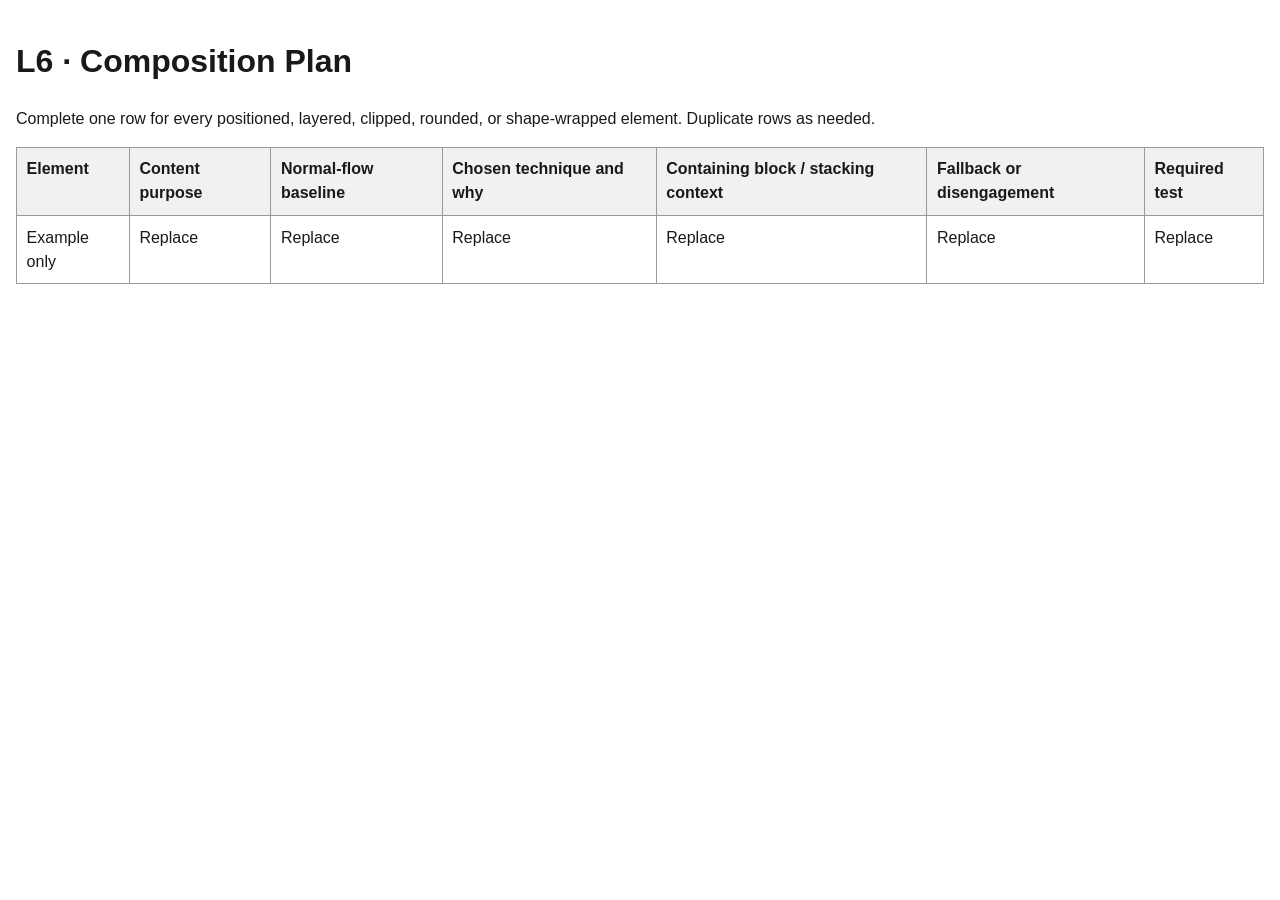
==== composition-plan.html @ fa22c4ea "Add layered feature story starter" ====
<!doctype html>
<html lang="en">
    <head>
        <meta charset="utf-8">
        <meta name="viewport" content="width=device-width,initial-scale=1">
        <title>Composition Plan</title>
        <style>
            body{
                font-family:Arial,sans-serif;
                line-height:1.5;
                max-width:90rem;
                margin:auto;
                padding:1rem;
                color:#191919;
                }
            table{
                width:100%;
                border-collapse:collapse;
                }
            th,td{
                padding:.6rem;
                border:1px solid #999;
                text-align:left;
                vertical-align:top;
                }
            th{
                background:#f1f1f1;
                }
        </style>
        </head>
        <body>
            <h1>L6 · Composition Plan</h1>
            <p>Complete one row for every positioned, layered, clipped, rounded, or shape-wrapped element. Duplicate rows as needed.</p>
            <table>
                <thead>
                    <tr>
                        <th>Element</th>
                        <th>Content purpose</th>
                        <th>Normal-flow baseline</th>
                        <th>Chosen technique and why</th>
                        <th>Containing block / stacking context</th>
                        <th>Fallback or disengagement</th>
                        <th>Required test</th>
                    </tr>
                </thead>
                <tbody>
                    <tr>
                        <td>Example only</td>
                        <td>Replace</td>
                        <td>Replace</td>
                        <td>Replace</td>
                        <td>Replace</td>
                        <td>Replace</td>
                        <td>Replace</td>
                    </tr>
                </tbody>
            </table>
        </body>
        </html>
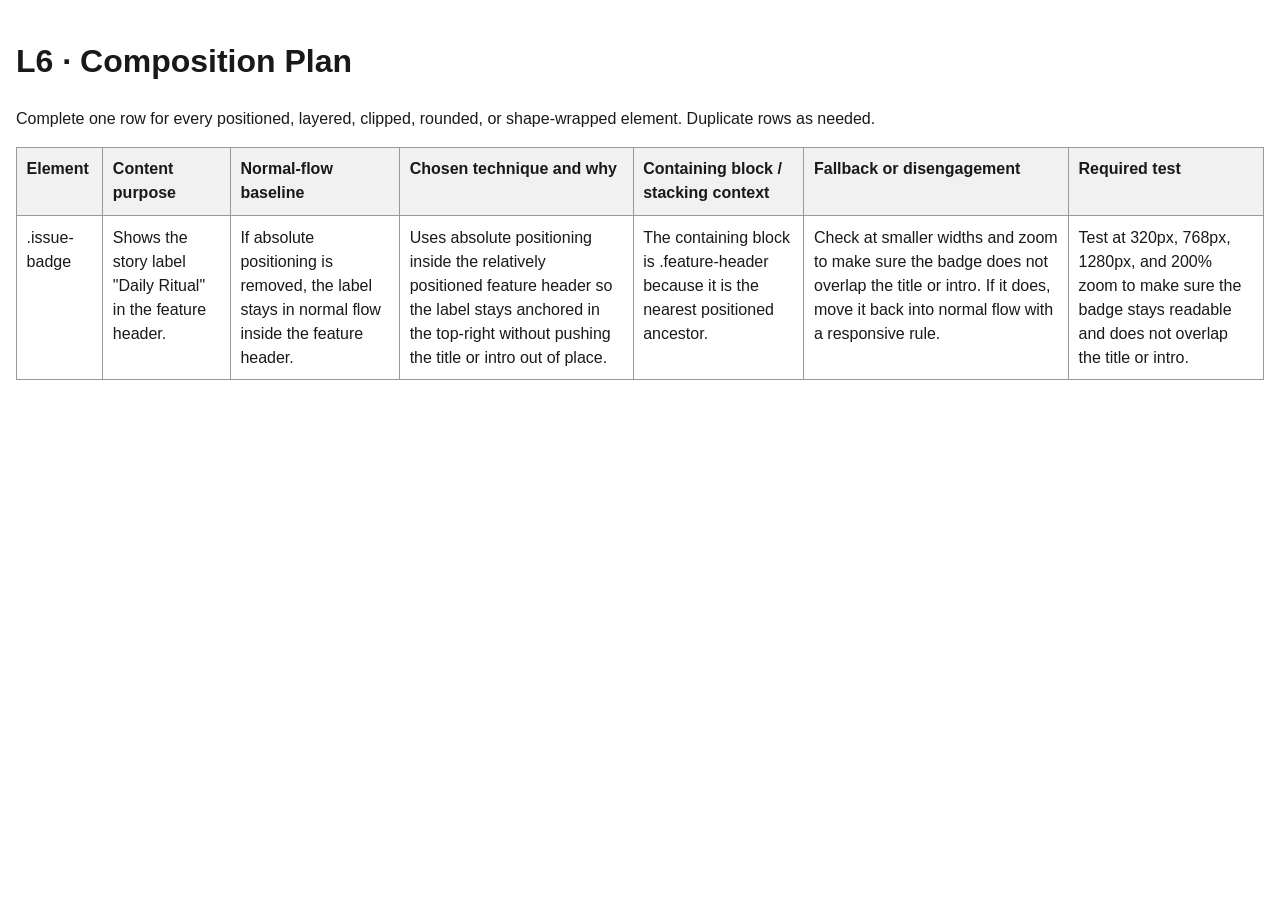
==== commit 808530aa: "Document issue badge composition plan" ====
--- a/composition-plan.html
+++ b/composition-plan.html
@@ -45,13 +45,13 @@
                 </thead>
                 <tbody>
                     <tr>
-                        <td>Example only</td>
-                        <td>Replace</td>
-                        <td>Replace</td>
-                        <td>Replace</td>
-                        <td>Replace</td>
-                        <td>Replace</td>
-                        <td>Replace</td>
+                        <td>.issue-badge</td>
+                        <td>Shows the story label "Daily Ritual" in the feature header.</td>
+                        <td>If absolute positioning is removed, the label stays in normal flow inside the feature header.</td>
+                        <td>Uses absolute positioning inside the relatively positioned feature header so the label stays anchored in the top-right without pushing the title or intro out of place.</td>
+                        <td>The containing block is .feature-header because it is the nearest positioned ancestor.</td>
+                        <td>Check at smaller widths and zoom to make sure the badge does not overlap the title or intro. If it does, move it back into normal flow with a responsive rule.</td>
+                        <td>Test at 320px, 768px, 1280px, and 200% zoom to make sure the badge stays readable and does not overlap the title or intro.</td>
                     </tr>
                 </tbody>
             </table>
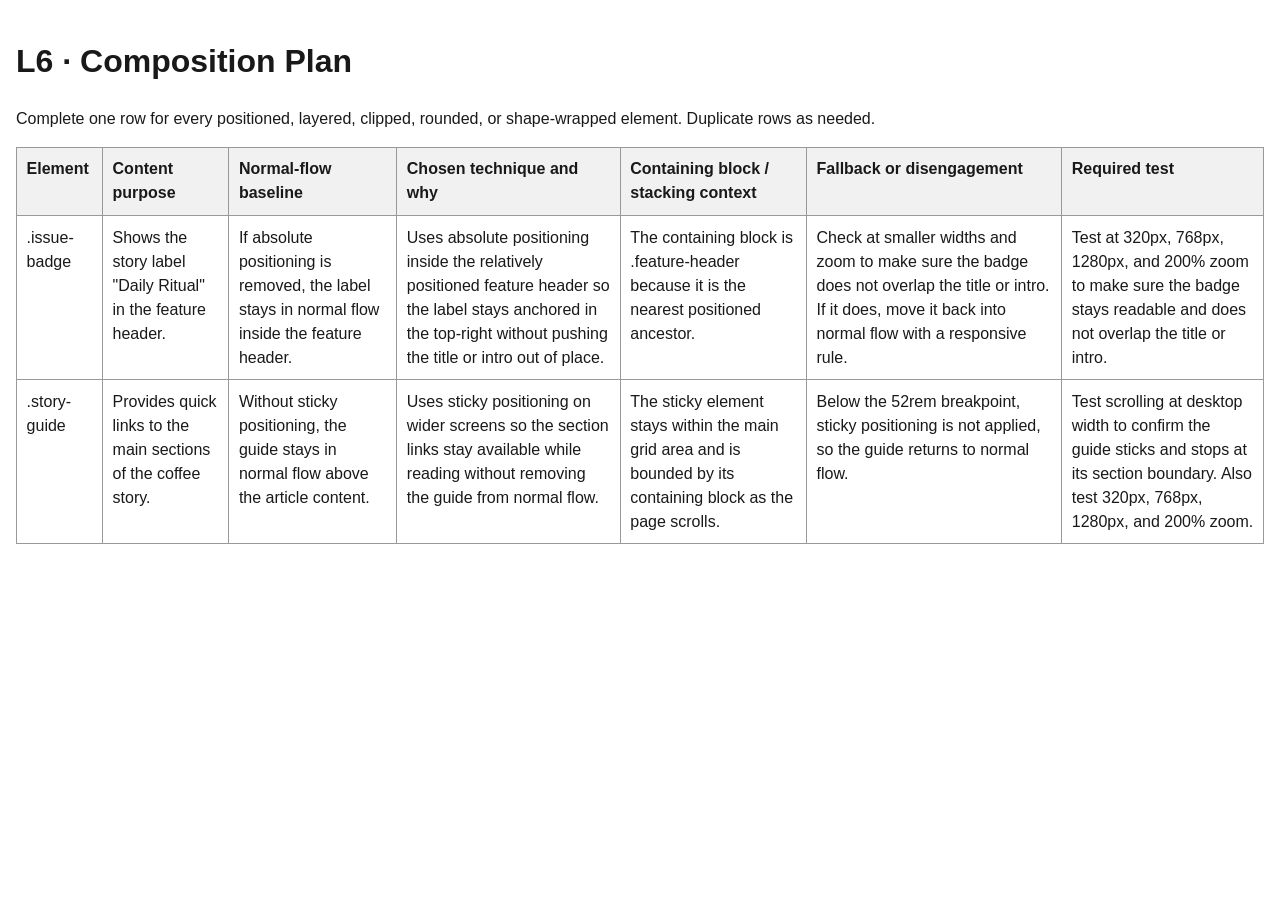
==== commit c6d9e2bb: "Document sticky story guide plan" ====
--- a/composition-plan.html
+++ b/composition-plan.html
@@ -1,59 +1,83 @@
 <!doctype html>
 <html lang="en">
-    <head>
-        <meta charset="utf-8">
-        <meta name="viewport" content="width=device-width,initial-scale=1">
-        <title>Composition Plan</title>
-        <style>
-            body{
-                font-family:Arial,sans-serif;
-                line-height:1.5;
-                max-width:90rem;
-                margin:auto;
-                padding:1rem;
-                color:#191919;
-                }
-            table{
-                width:100%;
-                border-collapse:collapse;
-                }
-            th,td{
-                padding:.6rem;
-                border:1px solid #999;
-                text-align:left;
-                vertical-align:top;
-                }
-            th{
-                background:#f1f1f1;
-                }
-        </style>
-        </head>
-        <body>
-            <h1>L6 · Composition Plan</h1>
-            <p>Complete one row for every positioned, layered, clipped, rounded, or shape-wrapped element. Duplicate rows as needed.</p>
-            <table>
-                <thead>
-                    <tr>
-                        <th>Element</th>
-                        <th>Content purpose</th>
-                        <th>Normal-flow baseline</th>
-                        <th>Chosen technique and why</th>
-                        <th>Containing block / stacking context</th>
-                        <th>Fallback or disengagement</th>
-                        <th>Required test</th>
-                    </tr>
-                </thead>
-                <tbody>
-                    <tr>
-                        <td>.issue-badge</td>
-                        <td>Shows the story label "Daily Ritual" in the feature header.</td>
-                        <td>If absolute positioning is removed, the label stays in normal flow inside the feature header.</td>
-                        <td>Uses absolute positioning inside the relatively positioned feature header so the label stays anchored in the top-right without pushing the title or intro out of place.</td>
-                        <td>The containing block is .feature-header because it is the nearest positioned ancestor.</td>
-                        <td>Check at smaller widths and zoom to make sure the badge does not overlap the title or intro. If it does, move it back into normal flow with a responsive rule.</td>
-                        <td>Test at 320px, 768px, 1280px, and 200% zoom to make sure the badge stays readable and does not overlap the title or intro.</td>
-                    </tr>
-                </tbody>
-            </table>
-        </body>
-        </html>
+
+<head>
+    <meta charset="utf-8">
+    <meta name="viewport" content="width=device-width,initial-scale=1">
+    <title>Composition Plan</title>
+    <style>
+        body {
+            font-family: Arial, sans-serif;
+            line-height: 1.5;
+            max-width: 90rem;
+            margin: auto;
+            padding: 1rem;
+            color: #191919;
+        }
+
+        table {
+            width: 100%;
+            border-collapse: collapse;
+        }
+
+        th,
+        td {
+            padding: .6rem;
+            border: 1px solid #999;
+            text-align: left;
+            vertical-align: top;
+        }
+
+        th {
+            background: #f1f1f1;
+        }
+    </style>
+</head>
+
+<body>
+    <h1>L6 · Composition Plan</h1>
+    <p>Complete one row for every positioned, layered, clipped, rounded, or shape-wrapped element. Duplicate rows as
+        needed.</p>
+    <table>
+        <thead>
+            <tr>
+                <th>Element</th>
+                <th>Content purpose</th>
+                <th>Normal-flow baseline</th>
+                <th>Chosen technique and why</th>
+                <th>Containing block / stacking context</th>
+                <th>Fallback or disengagement</th>
+                <th>Required test</th>
+            </tr>
+        </thead>
+        <tbody>
+            <tr>
+                <td>.issue-badge</td>
+                <td>Shows the story label "Daily Ritual" in the feature header.</td>
+                <td>If absolute positioning is removed, the label stays in normal flow inside the feature header.</td>
+                <td>Uses absolute positioning inside the relatively positioned feature header so the label stays
+                    anchored in the top-right without pushing the title or intro out of place.</td>
+                <td>The containing block is .feature-header because it is the nearest positioned ancestor.</td>
+                <td>Check at smaller widths and zoom to make sure the badge does not overlap the title or intro. If it
+                    does, move it back into normal flow with a responsive rule.</td>
+                <td>Test at 320px, 768px, 1280px, and 200% zoom to make sure the badge stays readable and does not
+                    overlap the title or intro.</td>
+            </tr>
+            <tr>
+                <td>.story-guide</td>
+                <td>Provides quick links to the main sections of the coffee story.</td>
+                <td>Without sticky positioning, the guide stays in normal flow above the article content.</td>
+                <td>Uses sticky positioning on wider screens so the section links stay available while reading without
+                    removing the guide from normal flow.</td>
+                <td>The sticky element stays within the main grid area and is bounded by its containing block as the
+                    page scrolls.</td>
+                <td>Below the 52rem breakpoint, sticky positioning is not applied, so the guide returns to normal flow.
+                </td>
+                <td>Test scrolling at desktop width to confirm the guide sticks and stops at its section boundary. Also
+                    test 320px, 768px, 1280px, and 200% zoom.</td>
+            </tr>
+        </tbody>
+    </table>
+</body>
+
+</html>
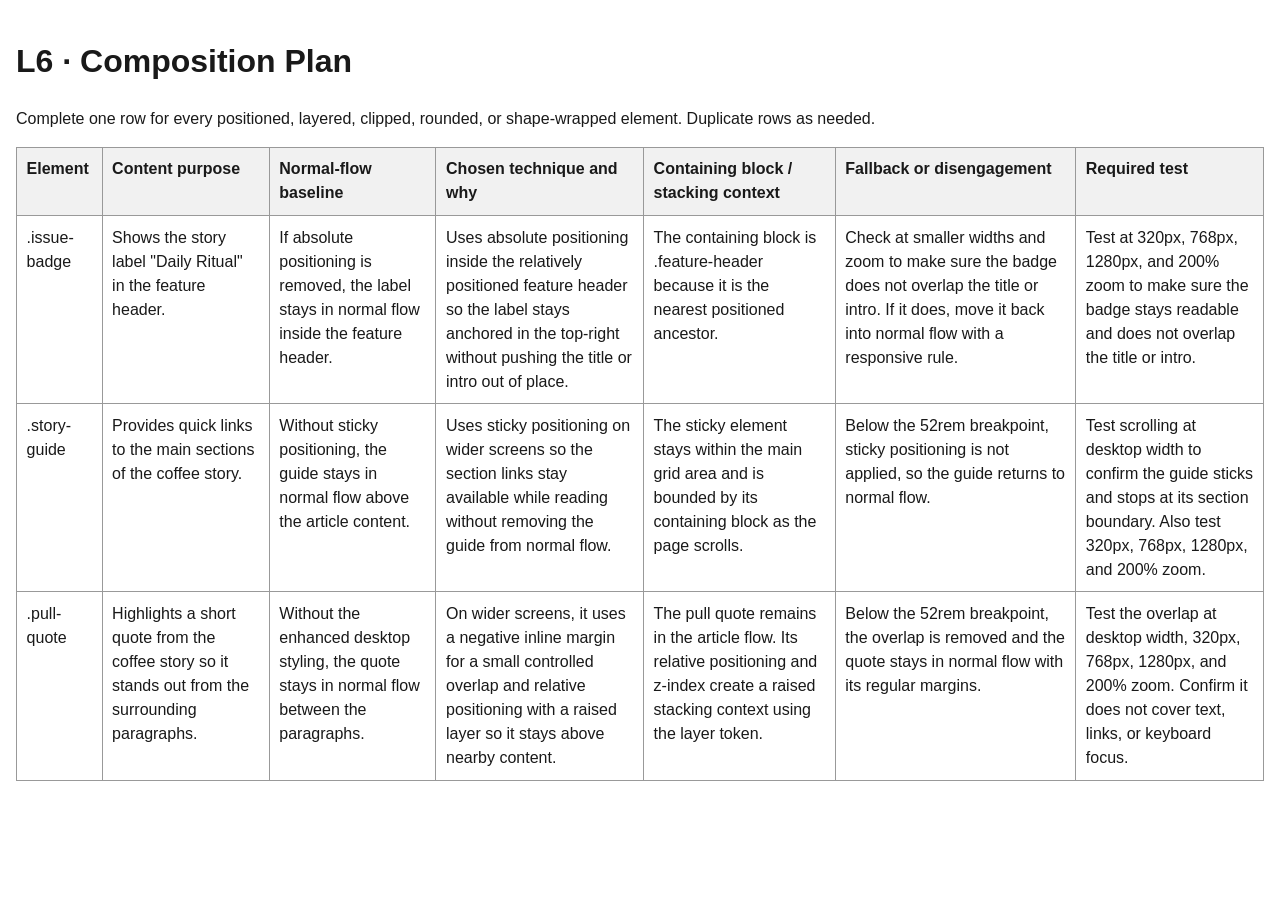
==== commit dd97c532: "Document pull quote overlap plan" ====
--- a/composition-plan.html
+++ b/composition-plan.html
@@ -76,6 +76,20 @@
                 <td>Test scrolling at desktop width to confirm the guide sticks and stops at its section boundary. Also
                     test 320px, 768px, 1280px, and 200% zoom.</td>
             </tr>
+            <tr>
+                <td>.pull-quote</td>
+                <td>Highlights a short quote from the coffee story so it stands out from the surrounding paragraphs.
+                </td>
+                <td>Without the enhanced desktop styling, the quote stays in normal flow between the paragraphs.</td>
+                <td>On wider screens, it uses a negative inline margin for a small controlled overlap and relative
+                    positioning with a raised layer so it stays above nearby content.</td>
+                <td>The pull quote remains in the article flow. Its relative positioning and z-index create a raised
+                    stacking context using the layer token.</td>
+                <td>Below the 52rem breakpoint, the overlap is removed and the quote stays in normal flow with its
+                    regular margins.</td>
+                <td>Test the overlap at desktop width, 320px, 768px, 1280px, and 200% zoom. Confirm it does not cover
+                    text, links, or keyboard focus.</td>
+            </tr>
         </tbody>
     </table>
 </body>
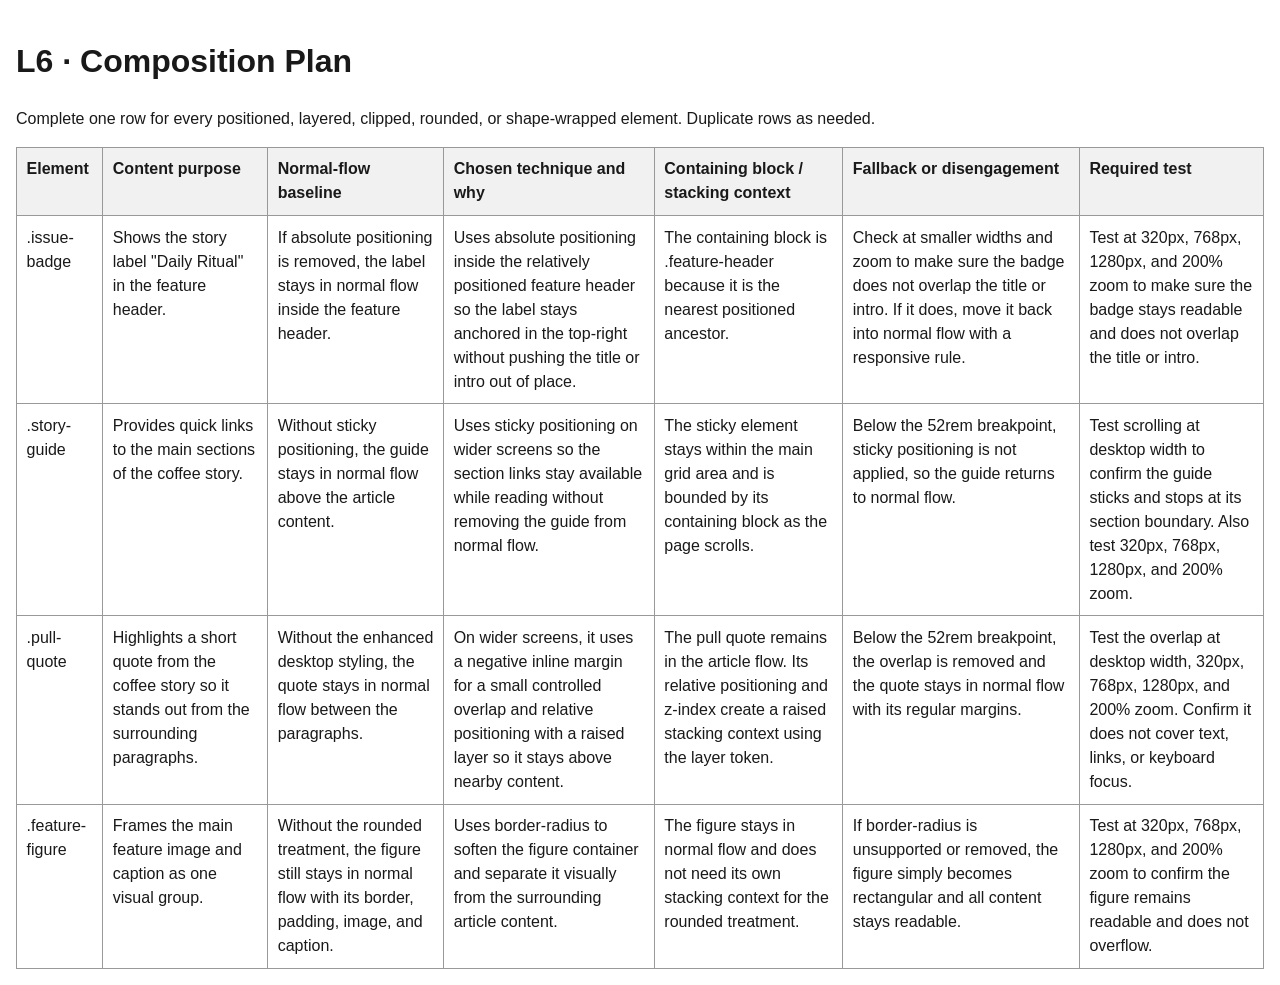
==== commit 554d98ac: "Document rounded figure plan" ====
--- a/composition-plan.html
+++ b/composition-plan.html
@@ -90,6 +90,20 @@
                 <td>Test the overlap at desktop width, 320px, 768px, 1280px, and 200% zoom. Confirm it does not cover
                     text, links, or keyboard focus.</td>
             </tr>
+            <tr>
+                <td>.feature-figure</td>
+                <td>Frames the main feature image and caption as one visual group.</td>
+                <td>Without the rounded treatment, the figure still stays in normal flow with its border, padding,
+                    image, and caption.</td>
+                <td>Uses border-radius to soften the figure container and separate it visually from the surrounding
+                    article content.</td>
+                <td>The figure stays in normal flow and does not need its own stacking context for the rounded
+                    treatment.</td>
+                <td>If border-radius is unsupported or removed, the figure simply becomes rectangular and all content
+                    stays readable.</td>
+                <td>Test at 320px, 768px, 1280px, and 200% zoom to confirm the figure remains readable and does not
+                    overflow.</td>
+            </tr>
         </tbody>
     </table>
 </body>
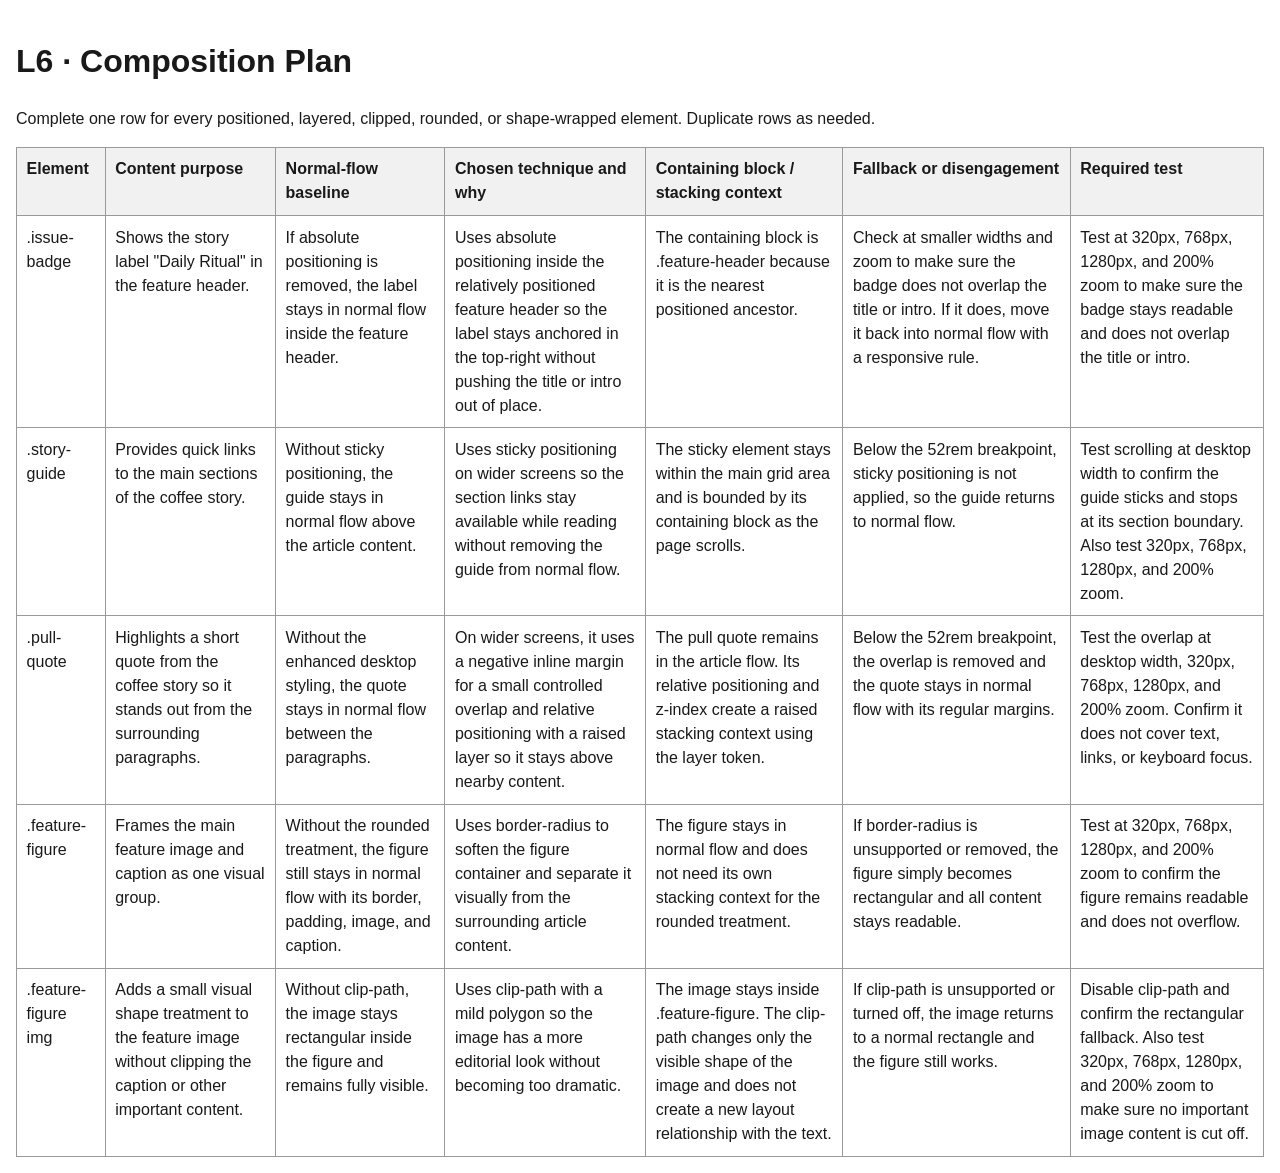
==== commit 65c3d57e: "Document clipped image plan" ====
--- a/composition-plan.html
+++ b/composition-plan.html
@@ -104,6 +104,20 @@
                 <td>Test at 320px, 768px, 1280px, and 200% zoom to confirm the figure remains readable and does not
                     overflow.</td>
             </tr>
+            <tr>
+                <td>.feature-figure img</td>
+                <td>Adds a small visual shape treatment to the feature image without clipping the caption or other
+                    important content.</td>
+                <td>Without clip-path, the image stays rectangular inside the figure and remains fully visible.</td>
+                <td>Uses clip-path with a mild polygon so the image has a more editorial look without becoming too
+                    dramatic.</td>
+                <td>The image stays inside .feature-figure. The clip-path changes only the visible shape of the image
+                    and does not create a new layout relationship with the text.</td>
+                <td>If clip-path is unsupported or turned off, the image returns to a normal rectangle and the figure
+                    still works.</td>
+                <td>Disable clip-path and confirm the rectangular fallback. Also test 320px, 768px, 1280px, and 200%
+                    zoom to make sure no important image content is cut off.</td>
+            </tr>
         </tbody>
     </table>
 </body>
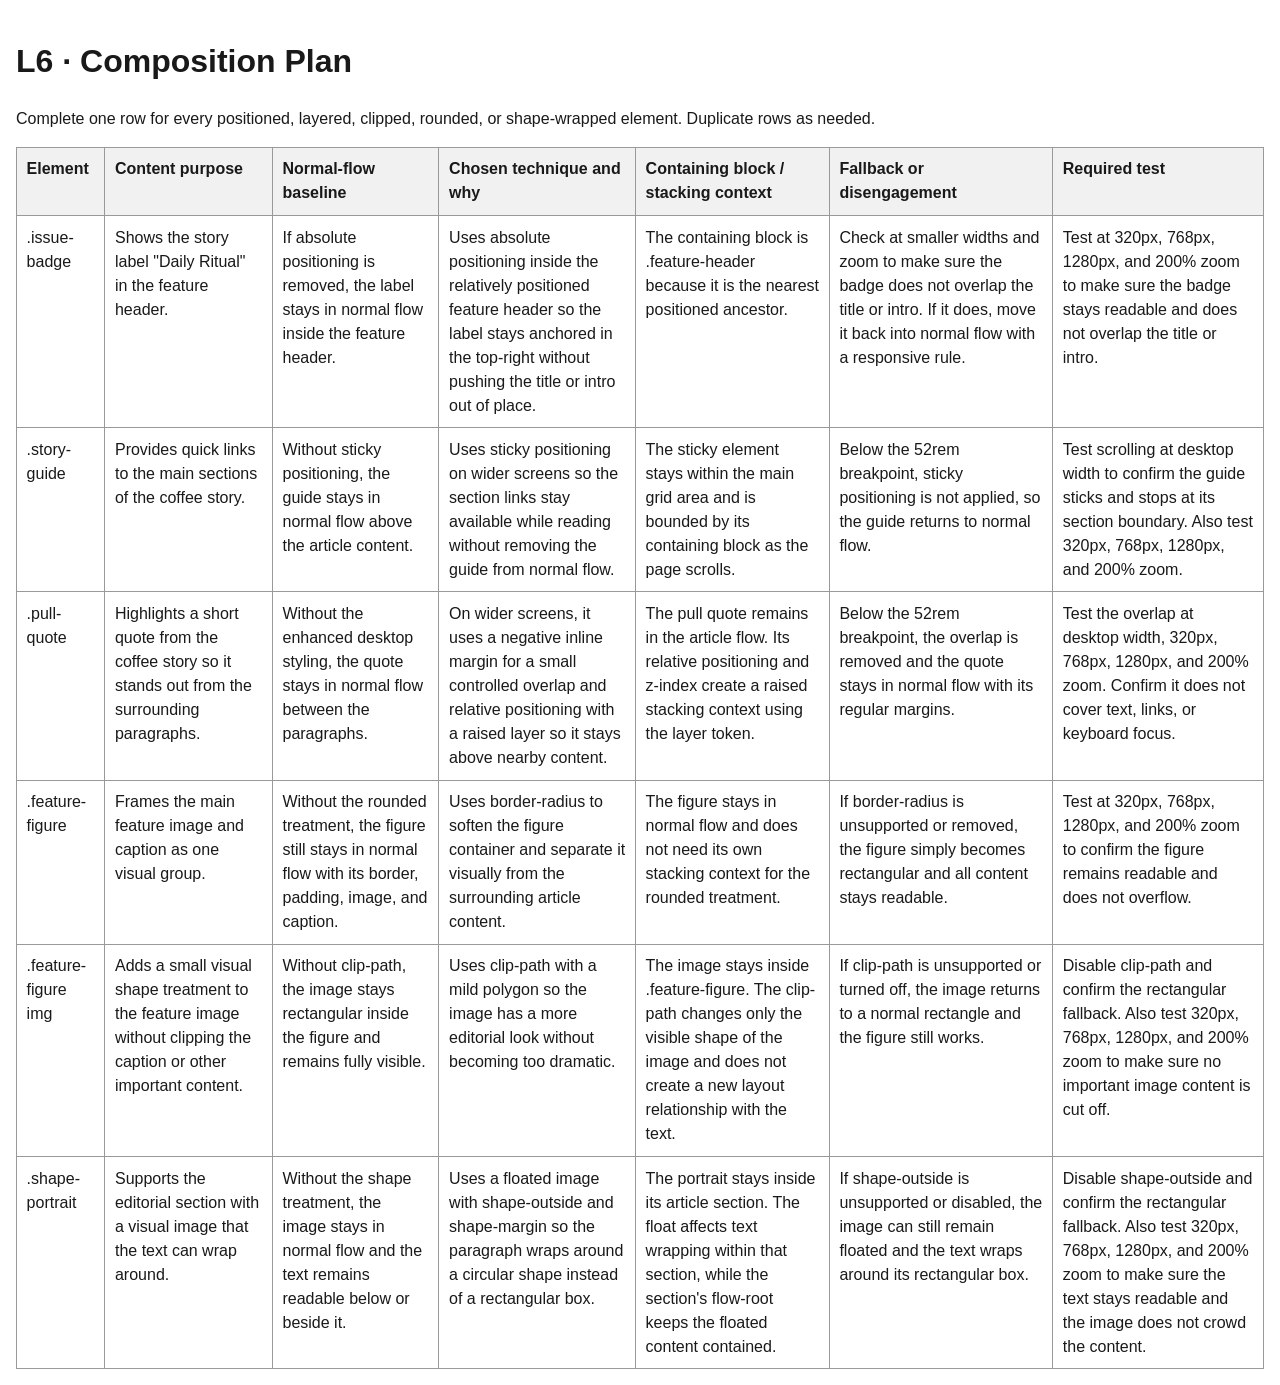
==== commit 544b071a: "Complete shape portrait composition plan" ====
--- a/composition-plan.html
+++ b/composition-plan.html
@@ -118,6 +118,20 @@
                 <td>Disable clip-path and confirm the rectangular fallback. Also test 320px, 768px, 1280px, and 200%
                     zoom to make sure no important image content is cut off.</td>
             </tr>
+            <tr>
+                <td>.shape-portrait</td>
+                <td>Supports the editorial section with a visual image that the text can wrap around.</td>
+                <td>Without the shape treatment, the image stays in normal flow and the text remains readable below or
+                    beside it.</td>
+                <td>Uses a floated image with shape-outside and shape-margin so the paragraph wraps around a circular
+                    shape instead of a rectangular box.</td>
+                <td>The portrait stays inside its article section. The float affects text wrapping within that section,
+                    while the section's flow-root keeps the floated content contained.</td>
+                <td>If shape-outside is unsupported or disabled, the image can still remain floated and the text wraps
+                    around its rectangular box.</td>
+                <td>Disable shape-outside and confirm the rectangular fallback. Also test 320px, 768px, 1280px, and 200%
+                    zoom to make sure the text stays readable and the image does not crowd the content.</td>
+            </tr>
         </tbody>
     </table>
 </body>
